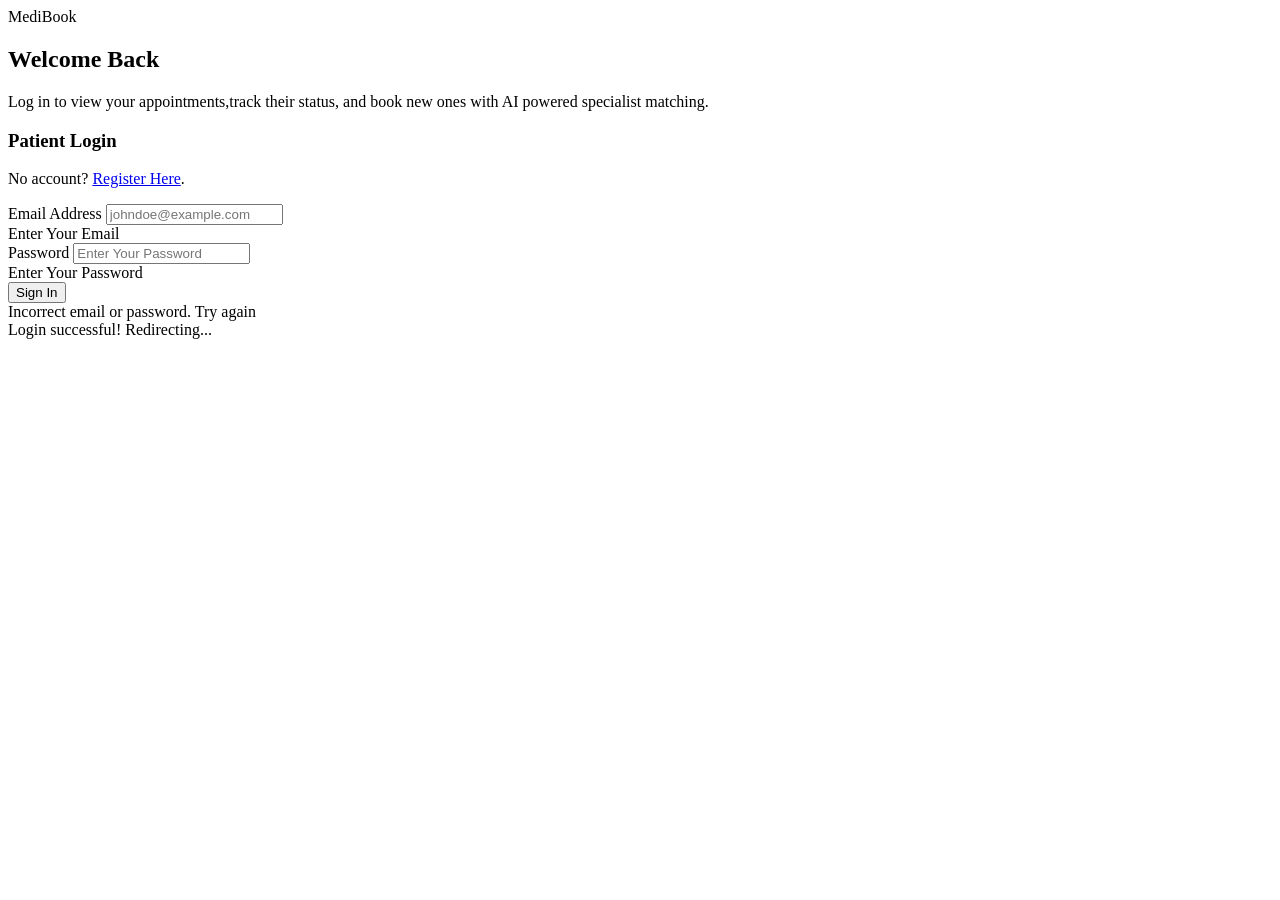
==== patient-login.html @ 1a91e71e "added login and script code." ====
<!DOCTYPE html>
<html lang="en">
<head>
    <meta charset="UTF-8">
    <meta name="viewport" content="width=device-width, initial-scale=1.0">
    <title>Medibook-Patient-login</title>
    <link href="https://fonts.googleapis.com/css2?family=Cormorant+Garamond:wght@300;400;600&family=DM+Sans:wght@300;400;500&display=swap" rel="stylesheet">
</head>
<body>
    <div class="login-wrap">
        <div class="left">
            <div class="logo">Medi<span>Book</span></div>
            <h2>Welcome Back</h2>
            <p>Log in to view your appointments,track their status, and book new ones with AI powered specialist matching.</p>
        </div>
        <div class="right">
            <h3>Patient Login</h3>
            <p class="sub"> No account? <a href="patient-regiuster.html">Register Here</a>.</p>

            <div class="form-group">
                <label> Email Address</label>
                <input type="email" id="email" placeholder="johndoe@example.com">
                <div class="error-msg" id="emailErr">Enter Your Email</div>
            </div>
            <div class="form-group">
                <label>Password</label>
                <input type="password" id="password" placeholder="Enter Your Password"/>
                <div class="error-msg" id="passwordErr">Enter Your Password</div>
            </div>
            <button class="btn-primary" onclick="handleLogin()">Sign In</button>
            <div class="alert alert-error" id="errAlert">Incorrect email or password. Try again</div>
            <div class="alert alert-success" id="successAlert">Login successful! Redirecting...</div>
        </div>
    </div>
    <script src="loginscript.js"></script>
</body>
</html>
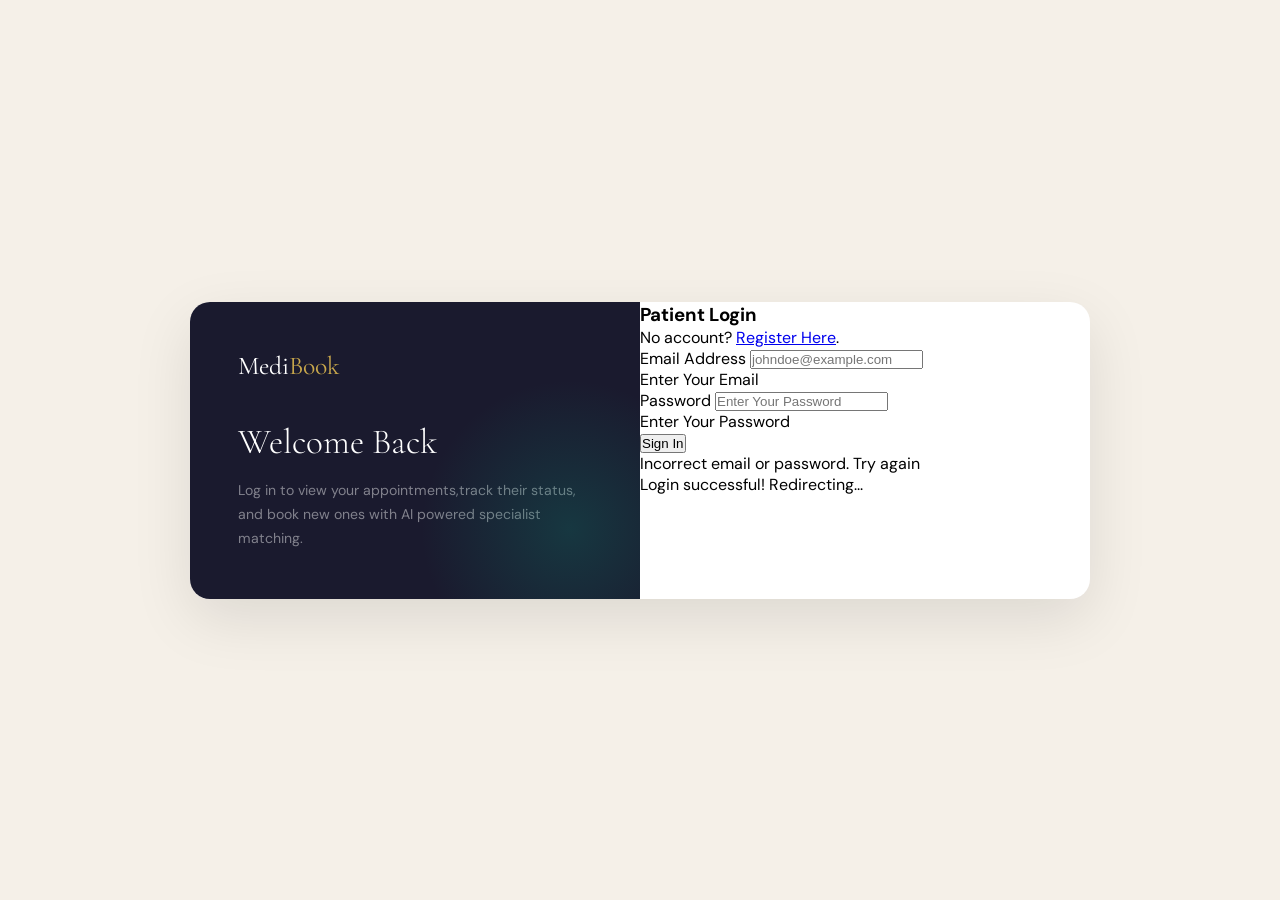
==== commit c7582158: "added patient login script code" ====
--- a/patient-login.html
+++ b/patient-login.html
@@ -5,6 +5,7 @@
     <meta name="viewport" content="width=device-width, initial-scale=1.0">
     <title>Medibook-Patient-login</title>
     <link href="https://fonts.googleapis.com/css2?family=Cormorant+Garamond:wght@300;400;600&family=DM+Sans:wght@300;400;500&display=swap" rel="stylesheet">
+<link href="ploginstyle.css" rel="stylesheet">
 </head>
 <body>
     <div class="login-wrap">
--- a/ploginstyle.css
+++ b/ploginstyle.css
@@ -0,0 +1,62 @@
+:root{
+    --cream: #F5F0E8; --dark:#1A1A2E; 
+    --teal: #0F7B6C; --gold: #C9A84C;
+    --light-teal: #E8F4F2; --text-muted: #6B7280;
+    --error: #EF4444;
+}
+*{ margin: 0; padding: 0; box-sizing: border-box;}
+body{ 
+    font-family: 'DM Sans', sans-serif;
+    background: var(--cream);
+    min-height:100vh;
+    display: flex;
+    align-items: center;
+    justify-content: center;
+}
+.login-wrap{
+    display: grid;
+    grid-template-columns: 1fr 1fr;
+    max-width: 900px;
+    width:90%;
+    background: white;
+    border-radius: 20px;
+    overflow: hidden;
+    box-shadow: 0 20px 60px rgba(0,0,0,0.1);
+    animation: fadeUp 0.6s ease forwards;
+}
+.left{
+    background: var(--dark);
+    padding: 3rem;
+    display: flex;
+    flex-direction: column;
+    justify-content: center;
+    position:relative;
+    overflow: hidden;
+}
+.left::after{
+    content: '';
+    position:absolute;
+    width: 300px; height: 300px;
+    background: radial-gradient(circle, rgba(15,123,108,0.3)0%,transparent 70%);
+    bottom: -80px; right: -80px;
+}
+.logo {
+    font-family: 'Cormorant Garamond',serif;
+    font-size: 1.6rem;
+    color: white;
+    margin-bottom: 2.5rem;
+}
+.logo span {
+    color:var(--gold);
+}
+.left h2 {
+    font-family: 'Cormorant Garamond', serif;
+    font-size: 2.2rem;
+    color:white;
+    font-weight: 300;
+    line-height: 1.2;
+    margin-bottom: 1rem;
+}
+.left p{ color: rgba(255,255,255,0.45);
+font-size: 0.88rem;
+line-height: 1.7;}
